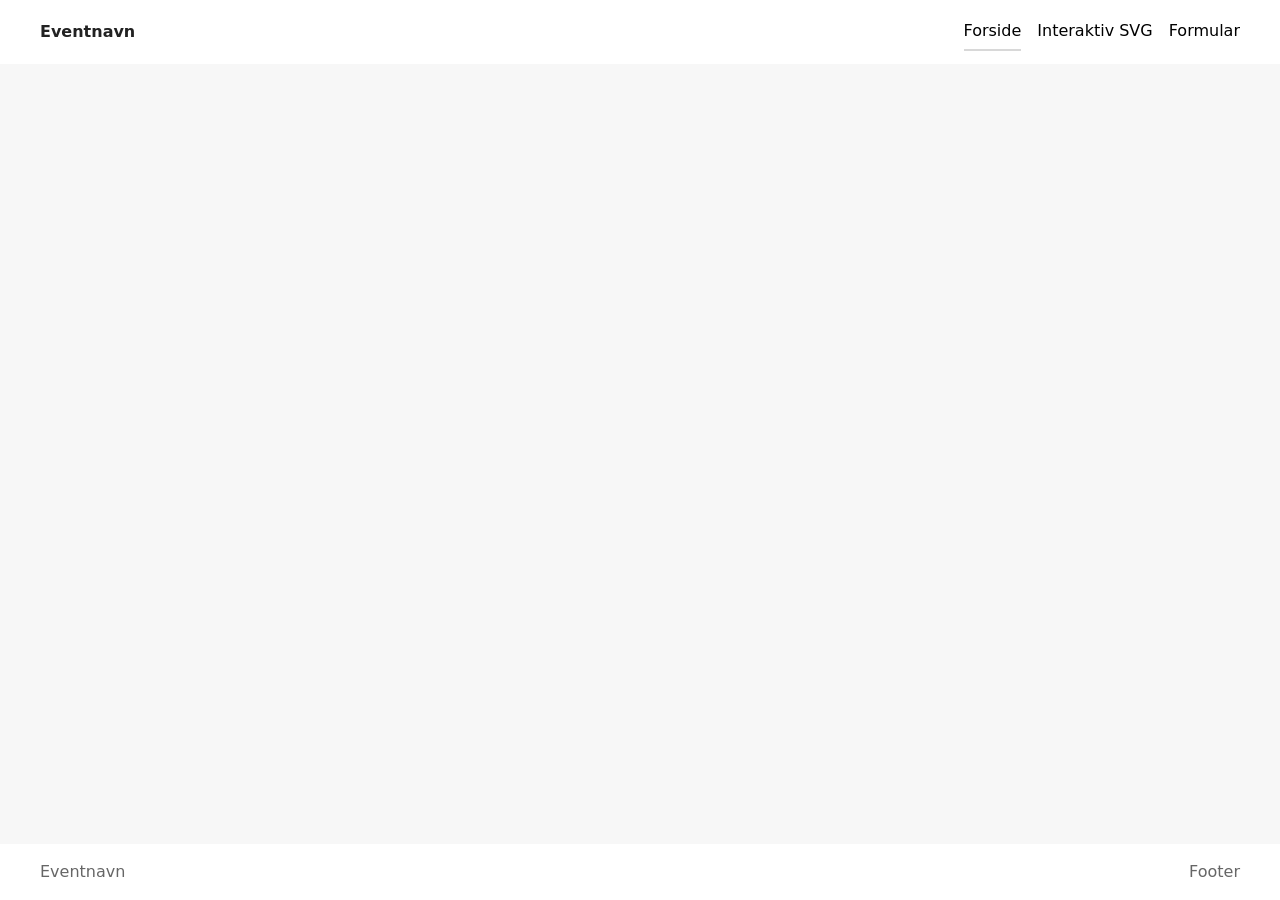
==== index.html @ 956b7c28 "Start project" ====
<!DOCTYPE html>
<html lang="da">

<head>
  <meta charset="UTF-8">
  <meta name="viewport" content="width=device-width, initial-scale=1.0">
  <title>Eventnavn</title>
  <link rel="stylesheet" href="./starter.css">
  <link rel="stylesheet" href="./style.css">
</head>

<body>
  <header class="site-header">
    <div class="header-content">
      <a class="site-logo" href="./">Eventnavn</a>
      <nav class="site-nav">
        <button>Menu</button>
        <ul class="menu" id="menu" popover>
          <li><a href="./" aria-current="page">Forside</a></li>
          <li><a href="./svg.html">Interaktiv SVG</a></li>
          <li><a href="./form.html">Formular</a></li>
        </ul>
      </nav>
    </div>
  </header>

  <main></main>

  <footer class="site-footer">
    <div class="footer-content">
      <p>Eventnavn</p>
      <p>Footer</p>
    </div>
  </footer>
  <script src="./script.js"></script>
</body>

</html>
---- starter.css ----
*,
::before,
::after {
  box-sizing: border-box;
  margin: 0;
  padding: 0;
}

html {
  interpolate-size: allow-keywords;
  font-family: system-ui, sans-serif;
  line-height: 1.5;
  -webkit-font-smoothing: antialiased;
}

h1,
h2 {
  line-height: 1.25;
}

p,
li {
  text-wrap: pretty;
}

img,
svg {
  display: block;
  width: 100%;
  height: auto;
}

label {
  display: block;
}

input,
button,
textarea,
select {
  font: inherit;
  color: inherit;
  background-color: transparent;
  font-size: max(1em, 16px);
  padding: 0;
  margin: 0;
}

input:where([type="checkbox"], [type="radio"]) {
  width: 1em;
  height: 1em;
}

textarea {
  resize: none;
  min-height: 4lh;
}

legend {
  padding: 0;
}

select,
::picker(select) {
  appearance: base-select;
}

[popover] {
  margin: revert;
}

dialog {
  overscroll-behavior: none;

  &::backdrop {
    overflow: hidden;
    overscroll-behavior: contain;
  }
}

.visually-hidden {
  position: absolute;
  width: 1px;
  height: 1px;
  overflow: hidden;
  white-space: nowrap;
  clip-path: inset(100%);
}
---- style.css ----
/* Variabler */
html {
  --color-page: #f7f7f7;
  --color-surface: #fff;
  --color-text: #222;
  --color-muted: #666;
  --color-border: #d8d8d8;
  --space-05: 0.5rem;
  --space-1: 1rem;
  --space-2: 2rem;
  --space-3: 3rem;

  background: var(--color-page);
  color: var(--color-text);
}

/* Globalt layout */
body {
  margin: 0;
  min-height: 100svh;
  display: grid;
  grid-template-rows: auto 1fr auto;
  grid-template-columns: minmax(1rlh, 1fr) minmax(0, 75rem) minmax(1rlh, 1fr);
}

h1,
h2,
h3,
p {
  margin: 0;
}

main {
  display: grid;
  grid-template-columns: inherit;
  grid-column: 1 / -1;
  align-content: start;
}

main > * {
  grid-column: 2;
  padding-block: var(--space-3);
}

.svg-page {
  display: grid;
  gap: var(--space-2);
}

.svg-intro {
  display: grid;
  gap: var(--space-1);
  max-width: 60ch;
}

.svg-intro p {
  color: var(--color-muted);
}

.svg-layout {
  display: grid;
  gap: var(--space-2);
  align-items: start;
  @media (width > 800px) {
    grid-template-columns: 1fr min(40%, 36ch);
  }
}

.form-page {
  display: grid;
  gap: var(--space-2);
  @media (width > 600px) {
    grid-template-columns: min(40%, 50ch) 1fr;
  }
}

.form-intro {
  display: grid;
  gap: var(--space-1);
  align-content: start;
  max-width: 60ch;
}

.form-intro p {
  color: var(--color-muted);
}

.opsamling-page {
  display: grid;
  gap: var(--space-2);
  align-items: start;

  @media (width > 800px) {
    grid-template-columns: minmax(0, 44ch) minmax(20rem, 1fr);
  }
}

.opsamling-intro {
  display: grid;
  gap: var(--space-1);
  max-width: 60ch;
}

.opsamling-intro p {
  color: var(--color-muted);
}

.error-page {
  display: grid;
  gap: var(--space-1);
  max-width: 60ch;
}

.error-page p {
  color: var(--color-muted);
}

/* Header og footer */
.site-header,
.site-footer {
  grid-column: 1 / -1;

  display: grid;
  grid-template-columns: inherit;
  background: var(--color-surface);
}

.header-content,
.footer-content {
  grid-column: 2;
}

.header-content {
  min-height: 4rem;
  display: flex;
  justify-content: space-between;
  align-items: center;
  gap: var(--space-1);
}

.site-logo {
  color: inherit;
  font-weight: 700;
  text-decoration: none;
}

.footer-content {
  padding-block: var(--space-1);
  display: flex;
  flex-wrap: wrap;
  justify-content: space-between;
  gap: var(--space-1);
  color: var(--color-muted);
}

/* Navigation */
[popover] {
  margin: 0;
  padding: 0;
  border: none;
  background: transparent;
}

.site-nav button {
  padding: 0.4rem 0.7rem;
  border: 1px solid var(--color-border);
  background: var(--color-surface);
  @media (width > 600px) {
    display: none;
  }
}

.menu {
  margin: 0;
  padding: var(--space-1);
  list-style: none;
  background: var(--color-surface);
  border: 1px solid var(--color-border);
  @media (width > 600px) {
    display: flex;
    gap: var(--space-1);
    padding: 0;
    border: none;
    background: none;
    position: static;
  }
}

.menu a {
  display: block;
  padding: 0.4rem 0;
  color: inherit;
  text-decoration: none;
  border-bottom: 2px solid #0000;
}

.menu a[aria-current="page"] {
  border-bottom-color: var(--color-border);
}

/* Flader */
.panel,
.svg-placeholder,
.form-placeholder,
.opsamling-placeholder {
  background: var(--color-surface);
  border: 1px solid var(--color-border);
}

.panel {
  padding: var(--space-1);
  display: grid;
  gap: var(--space-1);
}

.svg-placeholder,
.opsamling-placeholder {
  min-height: -webkit-fill-available;
  min-height: stretch;
}

.form-placeholder {
  min-height: -webkit-fill-available;
  min-height: stretch;
  padding: var(--space-1);
}

/* Details */
.accordion {
  display: grid;
  gap: var(--space-05);
}

.accordion-item {
  border: 1px solid var(--color-border);
  background: var(--color-surface);
}

.accordion-item p {
  padding: 0 var(--space-1) var(--space-1);
  color: var(--color-muted);
}

/* Knap/link */
.button {
  justify-self: start;
  display: inline-block;
  padding: 0.5rem 0.8rem;
  border: 1px solid var(--color-border);
  background: var(--color-surface);
  color: inherit;
  text-decoration: none;
}
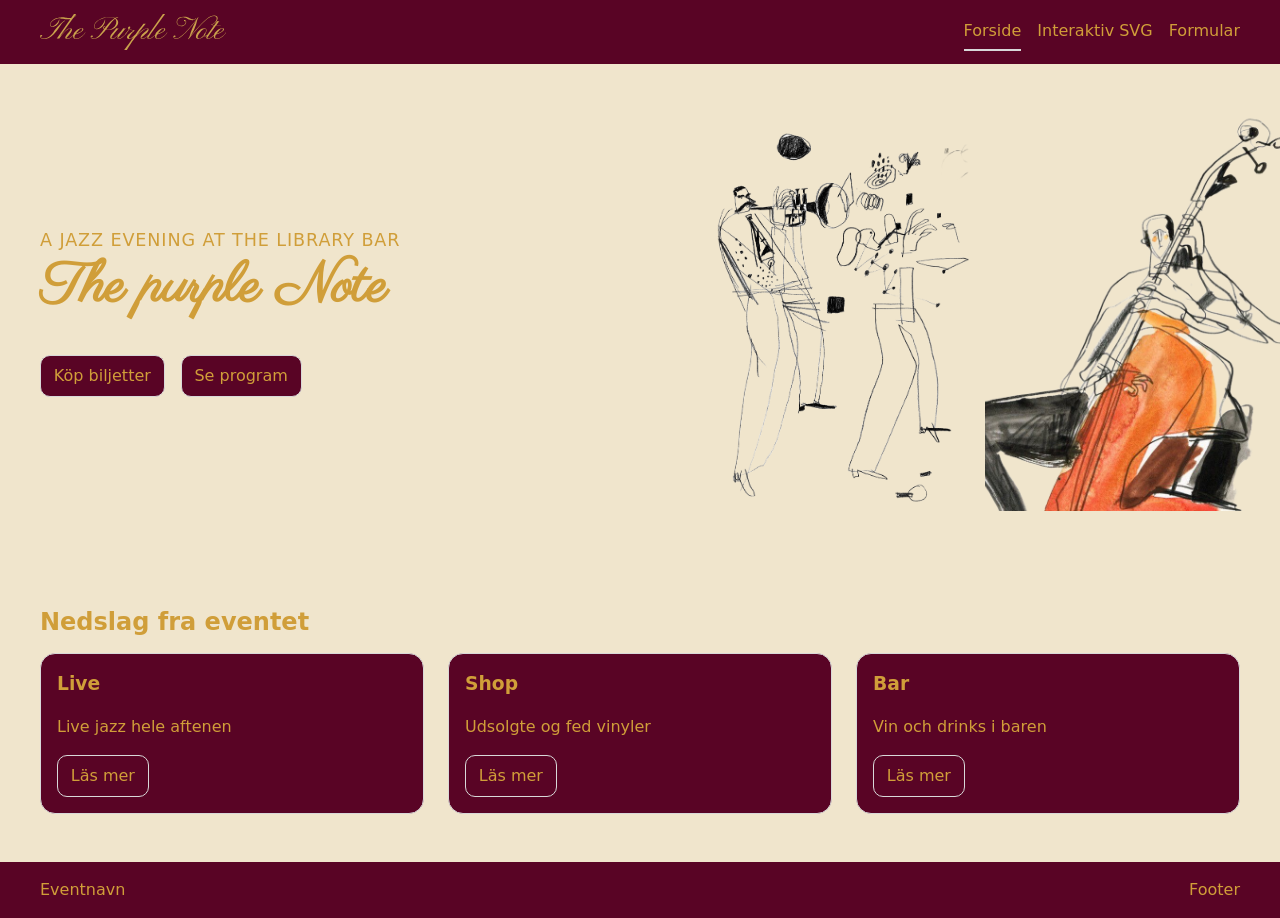
==== commit 34b5a352: "designat forsidan" ====
--- a/index.html
+++ b/index.html
@@ -5,6 +5,9 @@
   <meta charset="UTF-8">
   <meta name="viewport" content="width=device-width, initial-scale=1.0">
   <title>Eventnavn</title>
+  <link rel="preconnect" href="https://fonts.googleapis.com">
+  <link rel="preconnect" href="https://fonts.gstatic.com" crossorigin>
+  <link href="https://fonts.googleapis.com/css2?family=Parisienne&display=swap" rel="stylesheet">
   <link rel="stylesheet" href="./starter.css">
   <link rel="stylesheet" href="./style.css">
 </head>
@@ -12,7 +15,9 @@
 <body>
   <header class="site-header">
     <div class="header-content">
-      <a class="site-logo" href="./">Eventnavn</a>
+      <a class="site-logo" href="./">
+        <img src="image/The-Purple-Note.svg" alt="The Purple Note">
+      </a>
       <nav class="site-nav">
         <button>Menu</button>
         <ul class="menu" id="menu" popover>
@@ -24,7 +29,75 @@
     </div>
   </header>
 
-  <main></main>
+  <main>
+    <section class="hero-section">
+      <div class="hero-content">
+        <p class="hero-subtitle">A Jazz Evening at The Library Bar</p>
+        <h1>The purple Note</h1>
+        <div class="hero-buttons">
+          <a href="#tickets" class="button">Köp biljetter</a>
+          <a href="#program" class="button">Se program</a>
+        </div>
+      </div>
+      <div class="hero-image">
+        <img src="image/IMG_4224.png" alt="Jazz illustration">
+        <img src="image/IMG_4226.png" alt="Jazz illustration2">
+      </div>
+    </section>
+
+    <section class="highlights-section">
+      <h2>Nedslag fra eventet</h2>
+      <div class="cards-container"
+        style="display: grid; grid-template-columns: repeat(auto-fit, minmax(220px, 1fr)); gap: 1.5rem; margin-top: 1rem;">
+
+
+        <article class="panel">
+          <h3>Live</h3>
+          <p>Live jazz hele aftenen</p>
+          <button type="button" class="button" popovertarget="card-live">Läs mer</button>
+        </article>
+
+
+        <article class="panel">
+          <h3>Shop</h3>
+          <p>Udsolgte og fed vinyler</p>
+          <button type="button" class="button" popovertarget="card-shop">Läs mer</button>
+        </article>
+
+
+        <article class="panel">
+          <h3>Bar</h3>
+          <p>Vin och drinks i baren</p>
+          <button type="button" class="button" popovertarget="card-bar">Läs mer</button>
+        </article>
+
+      </div>
+    </section>
+
+    <div id="card-live" popover>
+      <section class="panel card-popover">
+        <h3>Live Jazz</h3>
+        <p>Upplev handplockade jazzmusiker som spelar under hela kvällen på The Library Bar.</p>
+        <button type="button" class="button" popovertarget="card-live" popovertargetaction="hide">Stäng</button>
+      </section>
+    </div>
+
+    <div id="card-shop" popover>
+      <section class="panel card-popover">
+        <h3>Vinyl Shop</h3>
+        <p>Hitta sällsynta vinylskivor och unika samlarobjekt direkt på plats.</p>
+        <button type="button" class="button" popovertarget="card-shop" popovertargetaction="hide">Stäng</button>
+      </section>
+    </div>
+
+    <div id="card-bar" popover>
+      <section class="panel card-popover">
+        <h3>Bar</h3>
+        <p>Njut av skräddarsydda jazz-cocktails och naturviner speciellt framtagna för kvällen.</p>
+        <button type="button" class="button" popovertarget="card-bar" popovertargetaction="hide">Stäng</button>
+      </section>
+    </div>
+  </main>
 
   <footer class="site-footer">
     <div class="footer-content">
--- a/style.css
+++ b/style.css
@@ -1,8 +1,8 @@
 /* Variabler */
 html {
-  --color-page: #f7f7f7;
-  --color-surface: #fff;
-  --color-text: #222;
+  --color-page: #f0e5cc;
+  --color-surface: #590425;
+  --color-text: #d09e39;
   --color-muted: #666;
   --color-border: #d8d8d8;
   --space-05: 0.5rem;
@@ -123,6 +123,7 @@
   display: grid;
   grid-template-columns: inherit;
   background: var(--color-surface);
+  width: 100%;
 }
 
 .header-content,
@@ -150,15 +151,18 @@
   flex-wrap: wrap;
   justify-content: space-between;
   gap: var(--space-1);
-  color: var(--color-muted);
 }
 
 /* Navigation */
 [popover] {
-  margin: 0;
+  margin: auto;
   padding: 0;
   border: none;
   background: transparent;
+}
+
+[popover]::backdrop {
+  background-color: rgba(0, 0, 0, 0.9); /* Mörk och dämpad bakgrund */
 }
 
 .site-nav button {
@@ -189,7 +193,7 @@
 .menu a {
   display: block;
   padding: 0.4rem 0;
-  color: inherit;
+  color: var(--color-text);
   text-decoration: none;
   border-bottom: 2px solid #0000;
 }
@@ -205,6 +209,7 @@
 .opsamling-placeholder {
   background: var(--color-surface);
   border: 1px solid var(--color-border);
+  border-radius: 15px;
 }
 
 .panel {
@@ -250,4 +255,74 @@
   background: var(--color-surface);
   color: inherit;
   text-decoration: none;
-}
+  border-radius: 10px;
+}
+
+/* forside*/
+@media (width > 400px) {
+  .main-nav button {
+    /* Skjul menuknappen */
+    display: none;
+  }
+  .menu-list {
+    /* Nulstil først, og byg derefter den vandrette liste */
+    all: unset;
+    display: flex;
+    gap: 2ch;
+    list-style: none;
+  }
+  .menu-item {
+    /* Fjern padding */
+    padding: 0;
+  }
+}
+
+/*forside*/
+.card-popover::backdrop {
+  background-color: rgba(0, 0, 0, 0.5);
+}
+
+.hero-section {
+  display: grid;
+  gap: var(--space-2);
+  align-items: center;
+
+  /* På skärmar bredare än 800px lägger vi text och bild bredvid varandra */
+  @media (width > 800px) {
+    grid-template-columns: 1.1fr 0.9fr; /* Balanserar utrymmet mellan text och bilder */
+  }
+}
+
+/* Styla rubriken (h1) */
+.hero-content h1 {
+  font-family: "Parisienne", cursive;
+  font-size: 3.5rem;
+}
+
+/* Underrubrik (subtitle) */
+.hero-subtitle {
+  font-size: 1.1rem;
+  text-transform: uppercase; /* Om du har versaler i Figma, ta bort raden om inte */
+  letter-spacing: 0.05em;
+  color: var(--color-text);
+}
+
+.hero-image {
+  display: flex;
+  gap: var(--space-1);
+  justify-content: center;
+}
+
+.hero-image img {
+  width: 100%;
+  max-width: 300px; /* Ändra denna siffra om du vill ha dem ännu mindre (t.ex. 130px) eller större */
+  height: auto;
+  object-fit: cover;
+  border-radius: 8px; /* Snygga rundade hörn */
+}
+
+.hero-buttons {
+  display: flex;
+  gap: var(--space-1);
+  margin-top: 2rem; /* Ändra denna siffra (t.ex. till 1.5rem eller 3rem) tills avståndet blir som du vill ha det */
+}
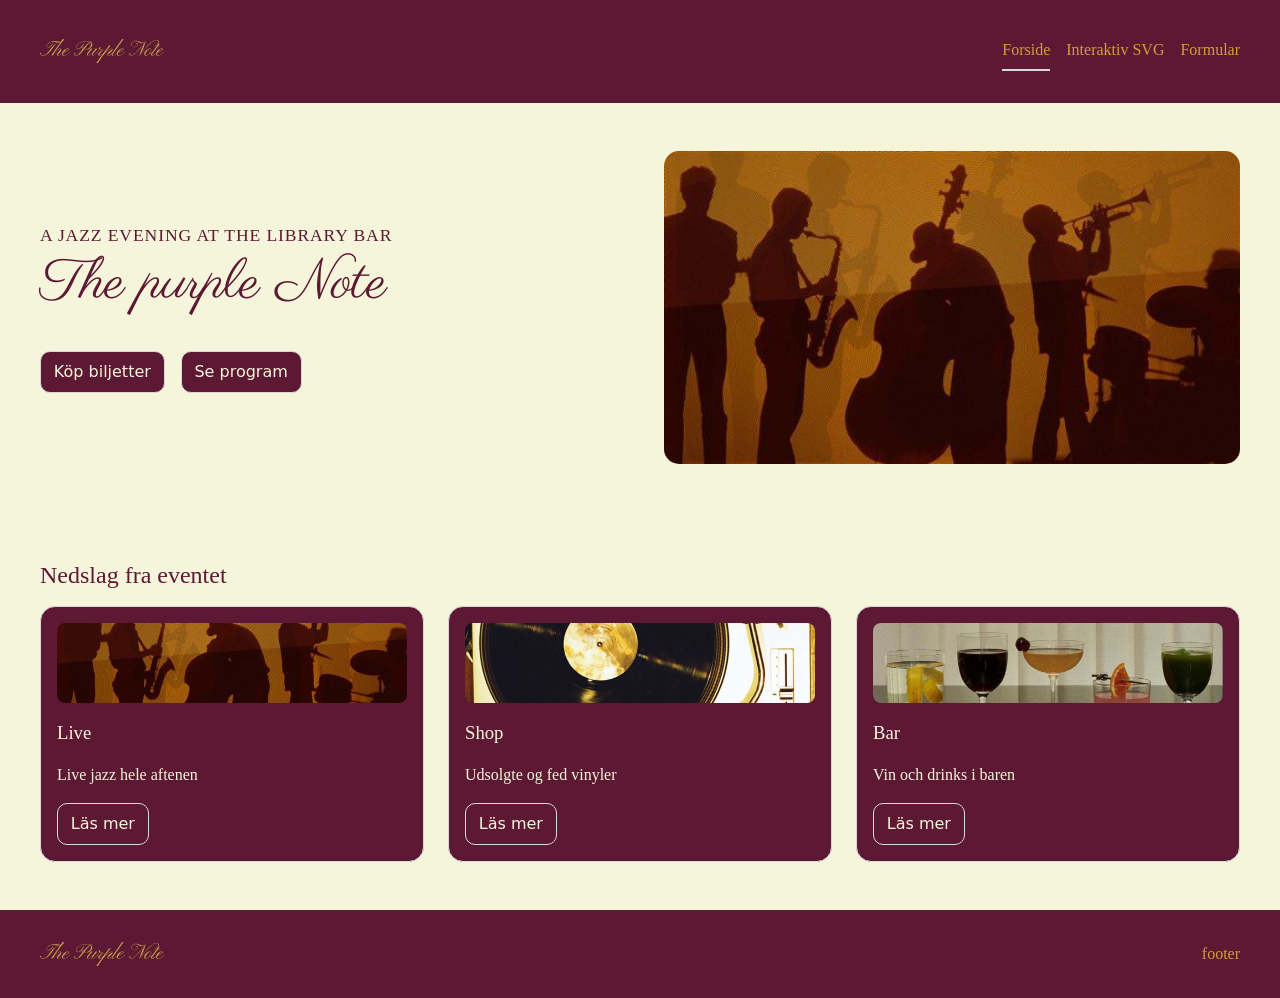
==== commit 522658b1: "forside ch svg stylead. Gjort forms" ====
--- a/index.html
+++ b/index.html
@@ -19,7 +19,7 @@
         <img src="image/The-Purple-Note.svg" alt="The Purple Note">
       </a>
       <nav class="site-nav">
-        <button>Menu</button>
+        <button popovertarget="menu">Menu</button>
         <ul class="menu" id="menu" popover>
           <li><a href="./" aria-current="page">Forside</a></li>
           <li><a href="./svg.html">Interaktiv SVG</a></li>
@@ -40,8 +40,7 @@
         </div>
       </div>
       <div class="hero-image">
-        <img src="image/IMG_4224.png" alt="Jazz illustration">
-        <img src="image/IMG_4226.png" alt="Jazz illustration2">
+        <img src="image/livejazz.jpg" alt="Discokula i guldigt ljus">
       </div>
     </section>
 
@@ -52,6 +51,7 @@
 
 
         <article class="panel">
+          <img src="image/livejazz.jpg" alt="Live jazz">
           <h3>Live</h3>
           <p>Live jazz hele aftenen</p>
           <button type="button" class="button" popovertarget="card-live">Läs mer</button>
@@ -59,6 +59,7 @@
 
 
         <article class="panel">
+          <img src="image/vinyl.jpg" alt="Vinyl Shop">
           <h3>Shop</h3>
           <p>Udsolgte og fed vinyler</p>
           <button type="button" class="button" popovertarget="card-shop">Läs mer</button>
@@ -66,6 +67,7 @@
 
 
         <article class="panel">
+          <img src="image/bar.jpg" alt="Baren med drinkar">
           <h3>Bar</h3>
           <p>Vin och drinks i baren</p>
           <button type="button" class="button" popovertarget="card-bar">Läs mer</button>
@@ -76,6 +78,7 @@
 
     <div id="card-live" popover>
       <section class="panel card-popover">
+        <img src="image/livejazz.jpg" alt="Live jazz">
         <h3>Live Jazz</h3>
         <p>Upplev handplockade jazzmusiker som spelar under hela kvällen på The Library Bar.</p>
         <button type="button" class="button" popovertarget="card-live" popovertargetaction="hide">Stäng</button>
@@ -84,6 +87,7 @@
 
     <div id="card-shop" popover>
       <section class="panel card-popover">
+        <img src="image/vinyl.jpg" alt="Vinyl Shop">
         <h3>Vinyl Shop</h3>
         <p>Hitta sällsynta vinylskivor och unika samlarobjekt direkt på plats.</p>
         <button type="button" class="button" popovertarget="card-shop" popovertargetaction="hide">Stäng</button>
@@ -92,6 +96,7 @@
 
     <div id="card-bar" popover>
       <section class="panel card-popover">
+        <img src="image/bar.jpg" alt="Baren med drinkar">
         <h3>Bar</h3>
         <p>Njut av skräddarsydda jazz-cocktails och naturviner speciellt framtagna för kvällen.</p>
         <button type="button" class="button" popovertarget="card-bar" popovertargetaction="hide">Stäng</button>
@@ -101,8 +106,10 @@
 
   <footer class="site-footer">
     <div class="footer-content">
-      <p>Eventnavn</p>
-      <p>Footer</p>
+      <a class="site-logo" href="./">
+        <img src="image/The-Purple-Note.svg" alt="The Purple Note">
+      </a>
+      <p>footer</p>
     </div>
   </footer>
   <script src="./script.js"></script>
--- a/style.css
+++ b/style.css
@@ -1,7 +1,7 @@
 /* Variabler */
 html {
-  --color-page: #f0e5cc;
-  --color-surface: #590425;
+  --color-page: beige;
+  --color-surface: #5d1933;
   --color-text: #d09e39;
   --color-muted: #666;
   --color-border: #d8d8d8;
@@ -11,7 +11,7 @@
   --space-3: 3rem;
 
   background: var(--color-page);
-  color: var(--color-text);
+  color: var(--color-surface);
 }
 
 /* Globalt layout */
@@ -30,6 +30,15 @@
   margin: 0;
 }
 
+h1,
+h2,
+h3,
+p {
+  font-family: "Bacasime Antique", serif;
+  font-weight: 400;
+  font-style: normal;
+}
+
 main {
   display: grid;
   grid-template-columns: inherit;
@@ -119,24 +128,30 @@
 .site-header,
 .site-footer {
   grid-column: 1 / -1;
-
   display: grid;
   grid-template-columns: inherit;
   background: var(--color-surface);
+  color: var(--color-text);
   width: 100%;
 }
 
 .header-content,
 .footer-content {
   grid-column: 2;
-}
-
-.header-content {
-  min-height: 4rem;
+  font-family: "Bacasime Antique", serif;
   display: flex;
   justify-content: space-between;
+  gap: var(--space-1);
+  padding-block: var(--space-2);
+}
+
+.header-content {
+  min-height: 6rem;
   align-items: center;
-  gap: var(--space-1);
+}
+
+.footer-content {
+  flex-wrap: wrap;
 }
 
 .site-logo {
@@ -145,12 +160,11 @@
   text-decoration: none;
 }
 
-.footer-content {
-  padding-block: var(--space-1);
-  display: flex;
-  flex-wrap: wrap;
-  justify-content: space-between;
-  gap: var(--space-1);
+/*logo redigering*/
+.site-logo img {
+  height: 1.5rem;
+  width: auto;
+  display: block;
 }
 
 /* Navigation */
@@ -162,7 +176,7 @@
 }
 
 [popover]::backdrop {
-  background-color: rgba(0, 0, 0, 0.9); /* Mörk och dämpad bakgrund */
+  background-color: rgba(0, 0, 0, 0.5); /* Mörk och dämpad bakgrund */
 }
 
 .site-nav button {
@@ -178,16 +192,41 @@
   margin: 0;
   padding: var(--space-1);
   list-style: none;
+  border: 1px solid var(--color-border);
+  border-radius: 0.75rem;
   background: var(--color-surface);
-  border: 1px solid var(--color-border);
+  box-shadow: 0 1rem 2rem #0002;
+
+  @media (width <= 600px) {
+    position-area: bottom span-left;
+    opacity: 0;
+    transition: 0.5s;
+    transition-behavior: allow-discrete;
+  }
+
   @media (width > 600px) {
     display: flex;
     gap: var(--space-1);
     padding: 0;
     border: none;
+    border-radius: 0;
     background: none;
+    box-shadow: none;
     position: static;
   }
+}
+
+.menu:popover-open {
+  opacity: 1;
+  rotate: none;
+
+  @starting-style {
+    opacity: 0;
+  }
+}
+
+.menu::backdrop {
+  background: none;
 }
 
 .menu a {
@@ -198,14 +237,25 @@
   border-bottom: 2px solid #0000;
 }
 
+/*så meny knappen försvinner vid listvy */
 .menu a[aria-current="page"] {
   border-bottom-color: var(--color-border);
+}
+
+.site-nav button {
+  transition: opacity 0.2s;
+}
+
+/*slutar här*/
+
+.site-nav:has(.menu:popover-open) button {
+  opacity: 0;
+  pointer-events: none;
 }
 
 /* Flader */
 .panel,
 .svg-placeholder,
-.form-placeholder,
 .opsamling-placeholder {
   background: var(--color-surface);
   border: 1px solid var(--color-border);
@@ -216,6 +266,7 @@
   padding: var(--space-1);
   display: grid;
   gap: var(--space-1);
+  color: var(--color-page);
 }
 
 .svg-placeholder,
@@ -225,15 +276,18 @@
 }
 
 .form-placeholder {
-  min-height: -webkit-fill-available;
-  min-height: stretch;
-  padding: var(--space-1);
+  display: grid;
+  gap: var(--space-1);
+  align-self: start;
+  padding: var(--space-2);
+  border: 1px solid var(--color-surface);
+  color: var(--color-surface);
 }
 
 /* Details */
 .accordion {
   display: grid;
-  gap: var(--space-05);
+  gap: var(--space-1);
 }
 
 .accordion-item {
@@ -241,9 +295,35 @@
   background: var(--color-surface);
 }
 
+.accordion-item summary {
+  list-style: none;
+  cursor: pointer;
+  padding: var(--space-05) var(--space-1);
+  display: flex;
+  align-items: center;
+}
+
+/* Pil vänster */
+.accordion-item summary::after {
+  content: "›";
+  font-size: 1.5rem;
+  line-height: 1;
+  margin-left: auto;
+  transition: rotate 0.3s;
+}
+
+/* pilen vrids nedåt när fliken är öppen */
+.accordion-item[open] summary::after {
+  rotate: 90deg;
+}
+
 .accordion-item p {
   padding: 0 var(--space-1) var(--space-1);
-  color: var(--color-muted);
+  color: var(--color-background);
+}
+
+#besked {
+  display: none;
 }
 
 /* Knap/link */
@@ -256,9 +336,9 @@
   color: inherit;
   text-decoration: none;
   border-radius: 10px;
-}
-
-/* forside*/
+  color: var(--color-page);
+}
+
 @media (width > 400px) {
   .main-nav button {
     /* Skjul menuknappen */
@@ -278,18 +358,43 @@
 }
 
 /*forside*/
+
+/*popover cards */
 .card-popover::backdrop {
   background-color: rgba(0, 0, 0, 0.5);
 }
 
+.card-popover {
+  background: beige;
+  color: var(--color-surface);
+  max-width: 30rem;
+}
+
+/*bild i kort*/
+.panel img {
+  width: 100%;
+  height: 5rem;
+  object-fit: cover;
+  border-radius: 8px;
+}
+
+.card-popover img {
+  height: auto;
+  max-height: 20rem;
+}
+
+.card-popover .button {
+  color: var(--color-text);
+}
+
 .hero-section {
   display: grid;
-  gap: var(--space-2);
+  gap: var(--space-3);
   align-items: center;
 
   /* På skärmar bredare än 800px lägger vi text och bild bredvid varandra */
   @media (width > 800px) {
-    grid-template-columns: 1.1fr 0.9fr; /* Balanserar utrymmet mellan text och bilder */
+    grid-template-columns: 1fr 1fr; /* Balanserar utrymmet mellan text och bilder */
   }
 }
 
@@ -304,21 +409,17 @@
   font-size: 1.1rem;
   text-transform: uppercase; /* Om du har versaler i Figma, ta bort raden om inte */
   letter-spacing: 0.05em;
-  color: var(--color-text);
 }
 
 .hero-image {
   display: flex;
-  gap: var(--space-1);
-  justify-content: center;
+  justify-content: end;
 }
 
 .hero-image img {
   width: 100%;
-  max-width: 300px; /* Ändra denna siffra om du vill ha dem ännu mindre (t.ex. 130px) eller större */
   height: auto;
-  object-fit: cover;
-  border-radius: 8px; /* Snygga rundade hörn */
+  border-radius: 15px; /* Snygga rundade hörn */
 }
 
 .hero-buttons {
@@ -326,3 +427,86 @@
   gap: var(--space-1);
   margin-top: 2rem; /* Ändra denna siffra (t.ex. till 1.5rem eller 3rem) tills avståndet blir som du vill ha det */
 }
+
+/* Formulärelement */
+input[type="text"] {
+  width: fit-content;
+  box-sizing: border-box;
+  background: transparent;
+  border-radius: 5px;
+  border: 1px solid rgb(117, 26, 73);
+}
+
+input[type="text"]:focus,
+input[type="email"]:focus,
+textarea:focus {
+  outline: none;
+  border-color: #6b133b;
+  box-shadow: 0 0 5px rgba(149, 24, 95, 0.5);
+}
+
+button {
+  width: fit-content;
+  border: none;
+  background: rgb(27, 110, 27);
+  color: var(--color-page);
+  padding: 0.4rem 1.5rem;
+  border-radius: 5px;
+}
+
+input[type="radio"] {
+  accent-color: rgb(142, 19, 93);
+  margin: 0;
+  width: 1rem;
+  height: 1rem;
+}
+
+Fieldset {
+  padding: var(--space-1);
+  border-color: solid#5d1933;
+  border-radius: 5px;
+}
+
+/* Interaktiv SVG */
+
+.svg-kort {
+  --x: 0%;
+  --y: 0%;
+}
+
+.figur {
+  transform-box: view-box;
+  translate: var(--x) var(--y);
+  transition: translate 2s ease;
+}
+
+.svg-kort[data-position="indgang"] {
+  --x: 0%;
+  --y: 0%;
+}
+
+.svg-kort[data-position="scen"] {
+  --x: 32%;
+  --y: -60%;
+}
+
+.svg-kort[data-position="vinylshop"] {
+  --x: -12%;
+  --y: -50%;
+}
+
+.svg-kort[data-position="lounge"] {
+  --x: 25%;
+  --y: -17%;
+}
+
+.svg-kort[data-position="bar"] {
+  --x: 52%;
+  --y: -43%;
+}
+
+@media (prefers-reduced-motion: reduce) {
+  .figur {
+    transition: none;
+  }
+}
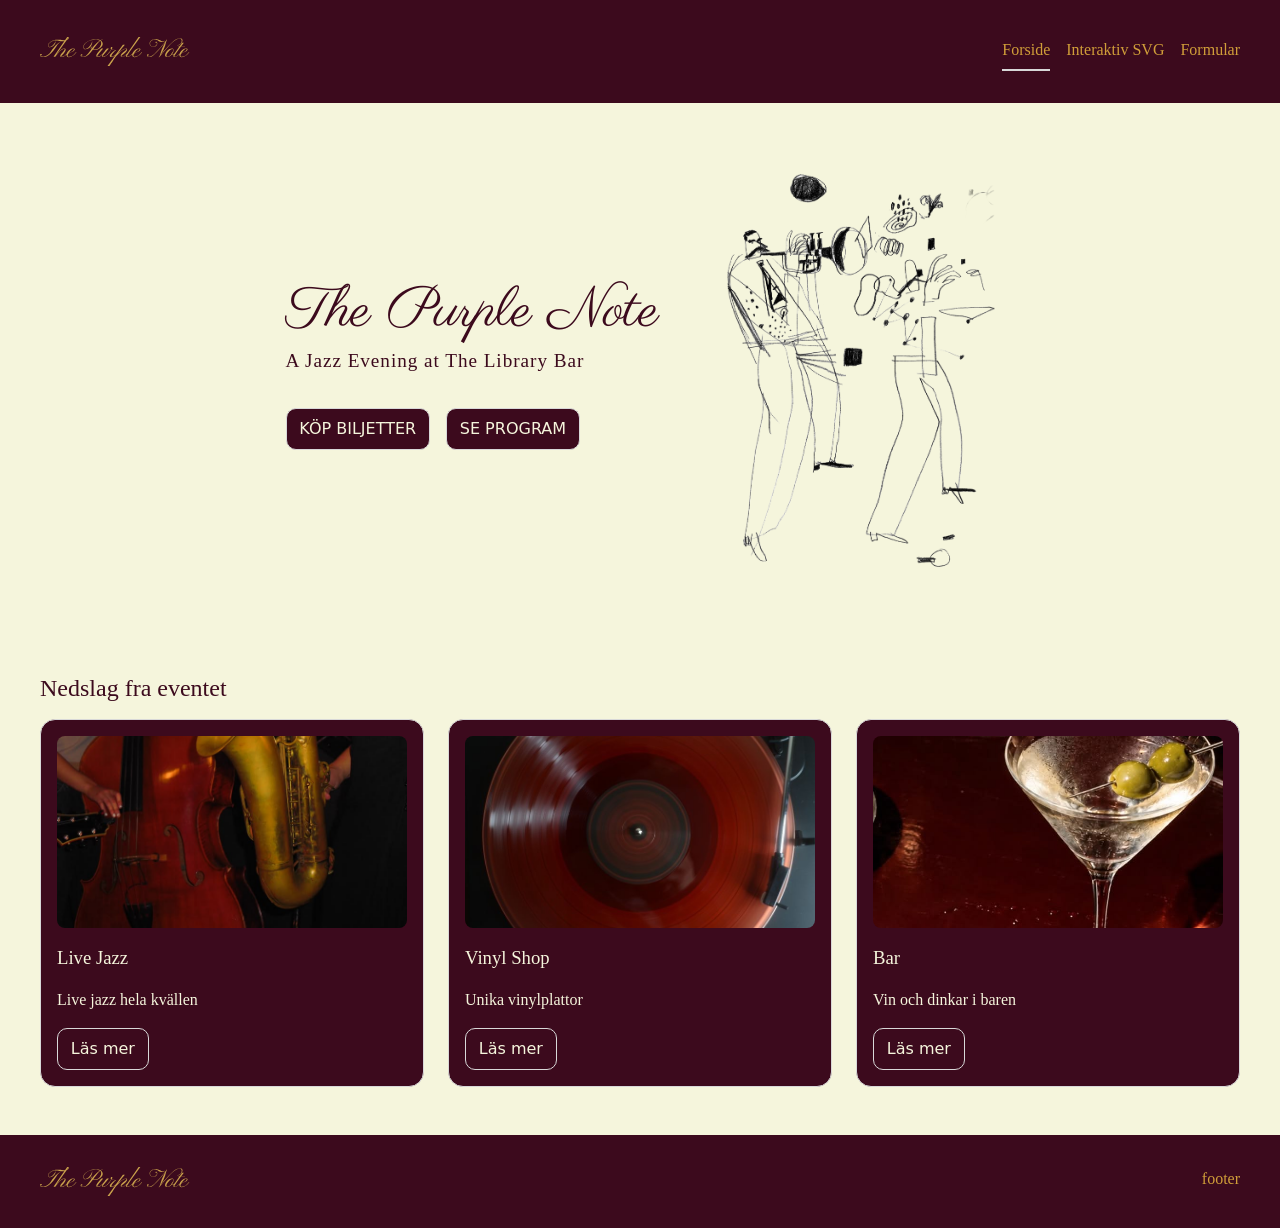
==== commit f1cdad22: "Styelat första sidan och ändrat popover bilder" ====
--- a/index.html
+++ b/index.html
@@ -32,15 +32,16 @@
   <main>
     <section class="hero-section">
       <div class="hero-content">
+        <h1>The Purple Note</h1>
         <p class="hero-subtitle">A Jazz Evening at The Library Bar</p>
-        <h1>The purple Note</h1>
         <div class="hero-buttons">
-          <a href="#tickets" class="button">Köp biljetter</a>
-          <a href="#program" class="button">Se program</a>
+          <a href="./form.html" class="button">KÖP BILJETTER</a>
+          <a href="./svg.html" class="button">SE PROGRAM</a>
+
         </div>
       </div>
       <div class="hero-image">
-        <img src="image/livejazz.jpg" alt="Discokula i guldigt ljus">
+        <img src="image/IMG_4224.png" alt="Discokula i guldigt ljus">
       </div>
     </section>
 
@@ -51,17 +52,17 @@
 
 
         <article class="panel">
-          <img src="image/livejazz.jpg" alt="Live jazz">
-          <h3>Live</h3>
-          <p>Live jazz hele aftenen</p>
+          <img src="image/jazz.jpg" alt="Live jazz">
+          <h3>Live Jazz</h3>
+          <p>Live jazz hela kvällen</p>
           <button type="button" class="button" popovertarget="card-live">Läs mer</button>
         </article>
 
 
         <article class="panel">
           <img src="image/vinyl.jpg" alt="Vinyl Shop">
-          <h3>Shop</h3>
-          <p>Udsolgte og fed vinyler</p>
+          <h3>Vinyl Shop</h3>
+          <p>Unika vinylplattor</p>
           <button type="button" class="button" popovertarget="card-shop">Läs mer</button>
         </article>
 
@@ -69,7 +70,7 @@
         <article class="panel">
           <img src="image/bar.jpg" alt="Baren med drinkar">
           <h3>Bar</h3>
-          <p>Vin och drinks i baren</p>
+          <p>Vin och dinkar i baren</p>
           <button type="button" class="button" popovertarget="card-bar">Läs mer</button>
         </article>
 
@@ -78,9 +79,9 @@
 
     <div id="card-live" popover>
       <section class="panel card-popover">
-        <img src="image/livejazz.jpg" alt="Live jazz">
+        <img src="image/jazz.jpg" alt="Live jazz">
         <h3>Live Jazz</h3>
-        <p>Upplev handplockade jazzmusiker som spelar under hela kvällen på The Library Bar.</p>
+        <p>Upplev livejazz under hela kvällen på The Library Bar.</p>
         <button type="button" class="button" popovertarget="card-live" popovertargetaction="hide">Stäng</button>
       </section>
     </div>
@@ -89,7 +90,8 @@
       <section class="panel card-popover">
         <img src="image/vinyl.jpg" alt="Vinyl Shop">
         <h3>Vinyl Shop</h3>
-        <p>Hitta sällsynta vinylskivor och unika samlarobjekt direkt på plats.</p>
+        <p>I Vinylshopen kan du hitta handplockade och unika vinylskivor att få med dig hem. Vid köp av en biljett har
+          du även chans att vinna din alldeles egna vinylplatta.</p>
         <button type="button" class="button" popovertarget="card-shop" popovertargetaction="hide">Stäng</button>
       </section>
     </div>
@@ -98,7 +100,7 @@
       <section class="panel card-popover">
         <img src="image/bar.jpg" alt="Baren med drinkar">
         <h3>Bar</h3>
-        <p>Njut av skräddarsydda jazz-cocktails och naturviner speciellt framtagna för kvällen.</p>
+        <p>Njut av ett brett sortiment av drinkar och viner i baren hela kvällen.</p>
         <button type="button" class="button" popovertarget="card-bar" popovertargetaction="hide">Stäng</button>
       </section>
     </div>
--- a/style.css
+++ b/style.css
@@ -1,7 +1,7 @@
 /* Variabler */
 html {
   --color-page: beige;
-  --color-surface: #5d1933;
+  --color-surface: #3c0a1d;
   --color-text: #d09e39;
   --color-muted: #666;
   --color-border: #d8d8d8;
@@ -63,7 +63,7 @@
 }
 
 .svg-intro p {
-  color: var(--color-muted);
+  color: var(--color-background);
 }
 
 .svg-layout {
@@ -91,7 +91,7 @@
 }
 
 .form-intro p {
-  color: var(--color-muted);
+  color: var(--color-surface);
 }
 
 .opsamling-page {
@@ -162,7 +162,7 @@
 
 /*logo redigering*/
 .site-logo img {
-  height: 1.5rem;
+  height: 1.8rem;
   width: auto;
   display: block;
 }
@@ -181,8 +181,9 @@
 
 .site-nav button {
   padding: 0.4rem 0.7rem;
-  border: 1px solid var(--color-border);
+  border: 1px solid var(--color-text);
   background: var(--color-surface);
+  color: var(--color-text);
   @media (width > 600px) {
     display: none;
   }
@@ -373,7 +374,7 @@
 /*bild i kort*/
 .panel img {
   width: 100%;
-  height: 5rem;
+  height: 12rem;
   object-fit: cover;
   border-radius: 8px;
 }
@@ -383,18 +384,14 @@
   max-height: 20rem;
 }
 
-.card-popover .button {
-  color: var(--color-text);
-}
-
 .hero-section {
   display: grid;
-  gap: var(--space-3);
+  gap: var(--space-1);
   align-items: center;
 
-  /* På skärmar bredare än 800px lägger vi text och bild bredvid varandra */
   @media (width > 800px) {
-    grid-template-columns: 1fr 1fr; /* Balanserar utrymmet mellan text och bilder */
+    grid-template-columns: auto auto;
+    justify-content: center;
   }
 }
 
@@ -406,20 +403,19 @@
 
 /* Underrubrik (subtitle) */
 .hero-subtitle {
-  font-size: 1.1rem;
-  text-transform: uppercase; /* Om du har versaler i Figma, ta bort raden om inte */
+  font-size: 1.2rem;
   letter-spacing: 0.05em;
 }
 
 .hero-image {
   display: flex;
-  justify-content: end;
+  justify-content: center;
 }
 
 .hero-image img {
   width: 100%;
   height: auto;
-  border-radius: 15px; /* Snygga rundade hörn */
+  max-width: 20rem;
 }
 
 .hero-buttons {
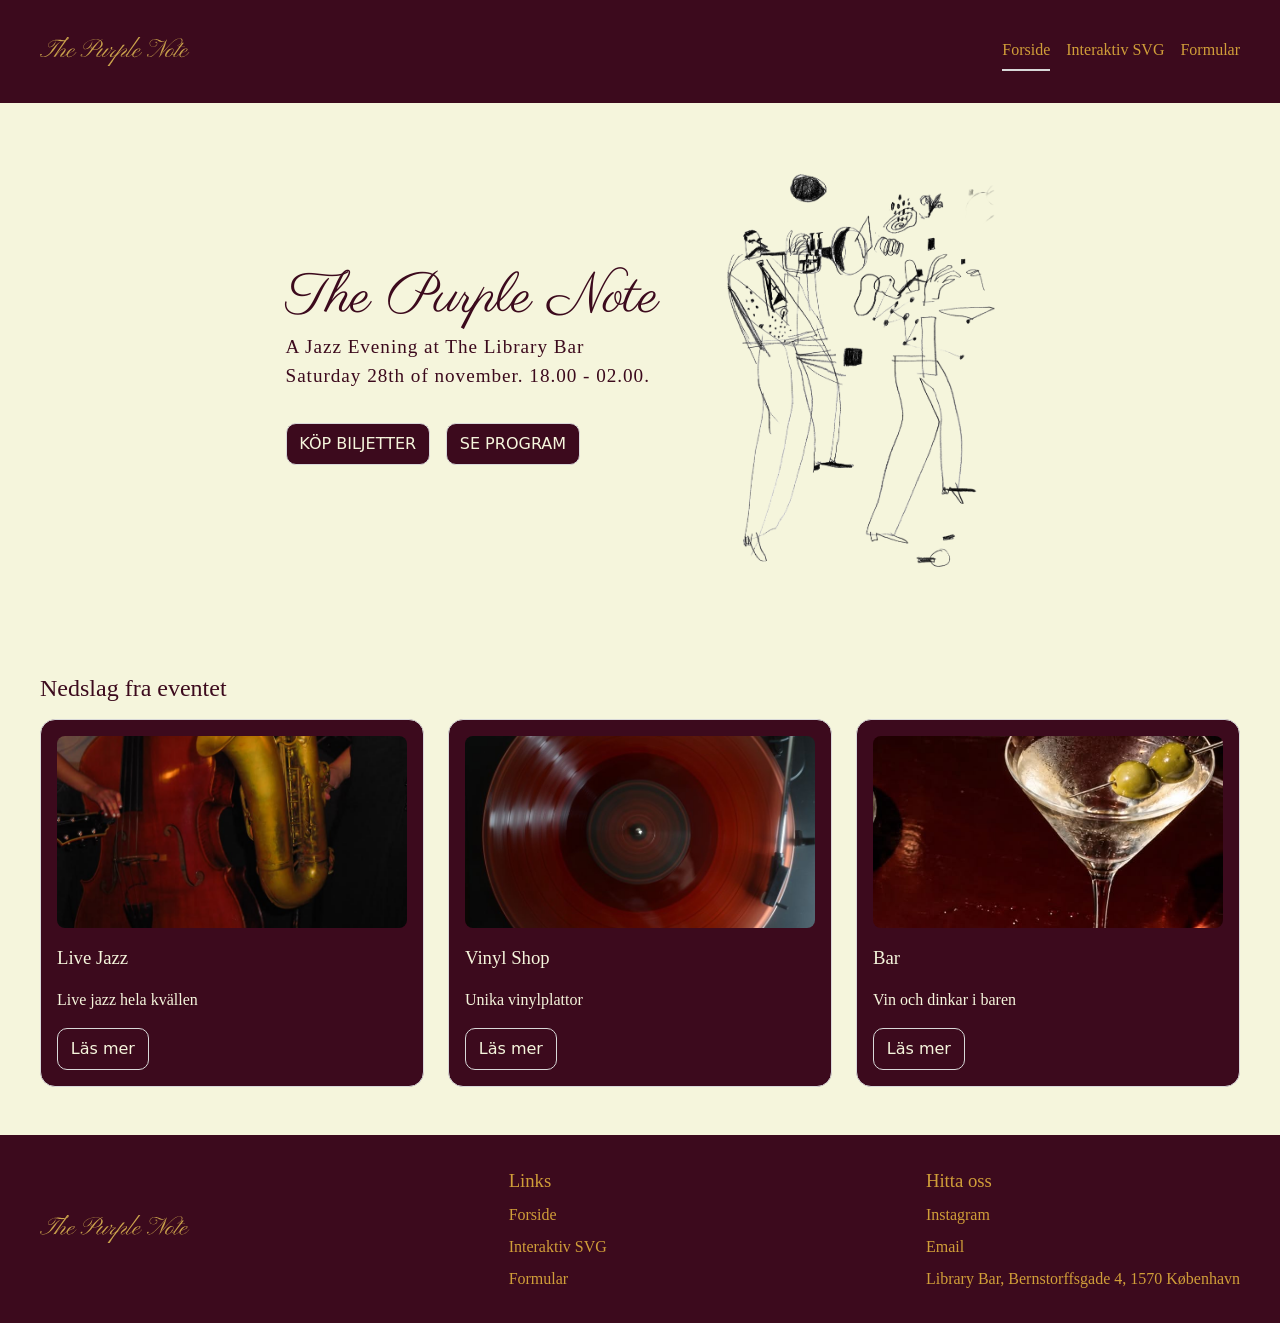
==== commit 46aa304a: "footer" ====
--- a/index.html
+++ b/index.html
@@ -34,6 +34,7 @@
       <div class="hero-content">
         <h1>The Purple Note</h1>
         <p class="hero-subtitle">A Jazz Evening at The Library Bar</p>
+        <p class="hero-subtitle"> Saturday 28th of november. 18.00 - 02.00.</p>
         <div class="hero-buttons">
           <a href="./form.html" class="button">KÖP BILJETTER</a>
           <a href="./svg.html" class="button">SE PROGRAM</a>
@@ -111,8 +112,24 @@
       <a class="site-logo" href="./">
         <img src="image/The-Purple-Note.svg" alt="The Purple Note">
       </a>
-      <p>footer</p>
-    </div>
+
+      <nav class="footer-col" aria-label="Footer">
+        <h3>Links</h3>
+        <ul>
+          <li><a href="./">Forside</a></li>
+          <li><a href="./svg.html">Interaktiv SVG</a></li>
+          <li><a href="./form.html">Formular</a></li>
+        </ul>
+      </nav>
+
+      <div class="footer-col">
+        <h3>Hitta oss</h3>
+        <ul>
+          <li>Instagram</li>
+          <li>Email</li>
+          <li>Library Bar, Bernstorffsgade 4, 1570 København</li>
+        </ul>
+      </div>
   </footer>
   <script src="./script.js"></script>
 </body>
--- a/style.css
+++ b/style.css
@@ -167,6 +167,40 @@
   display: block;
 }
 
+/* Footer-kolumner */
+.footer-col {
+  display: grid;
+  gap: var(--space-05);
+  align-content: start;
+}
+
+.footer-col h2 {
+  font-size: 1rem;
+  text-transform: uppercase;
+  letter-spacing: 0.05em;
+}
+
+.footer-col ul {
+  list-style: none;
+  margin: 0;
+  padding: 0;
+  display: grid;
+  gap: var(--space-05);
+}
+
+.footer-col a {
+  color: inherit;
+  text-decoration: none;
+}
+
+.footer-col a:hover {
+  text-decoration: underline;
+}
+
+.site-footer .site-logo {
+  align-self: center;
+}
+
 /* Navigation */
 [popover] {
   margin: auto;
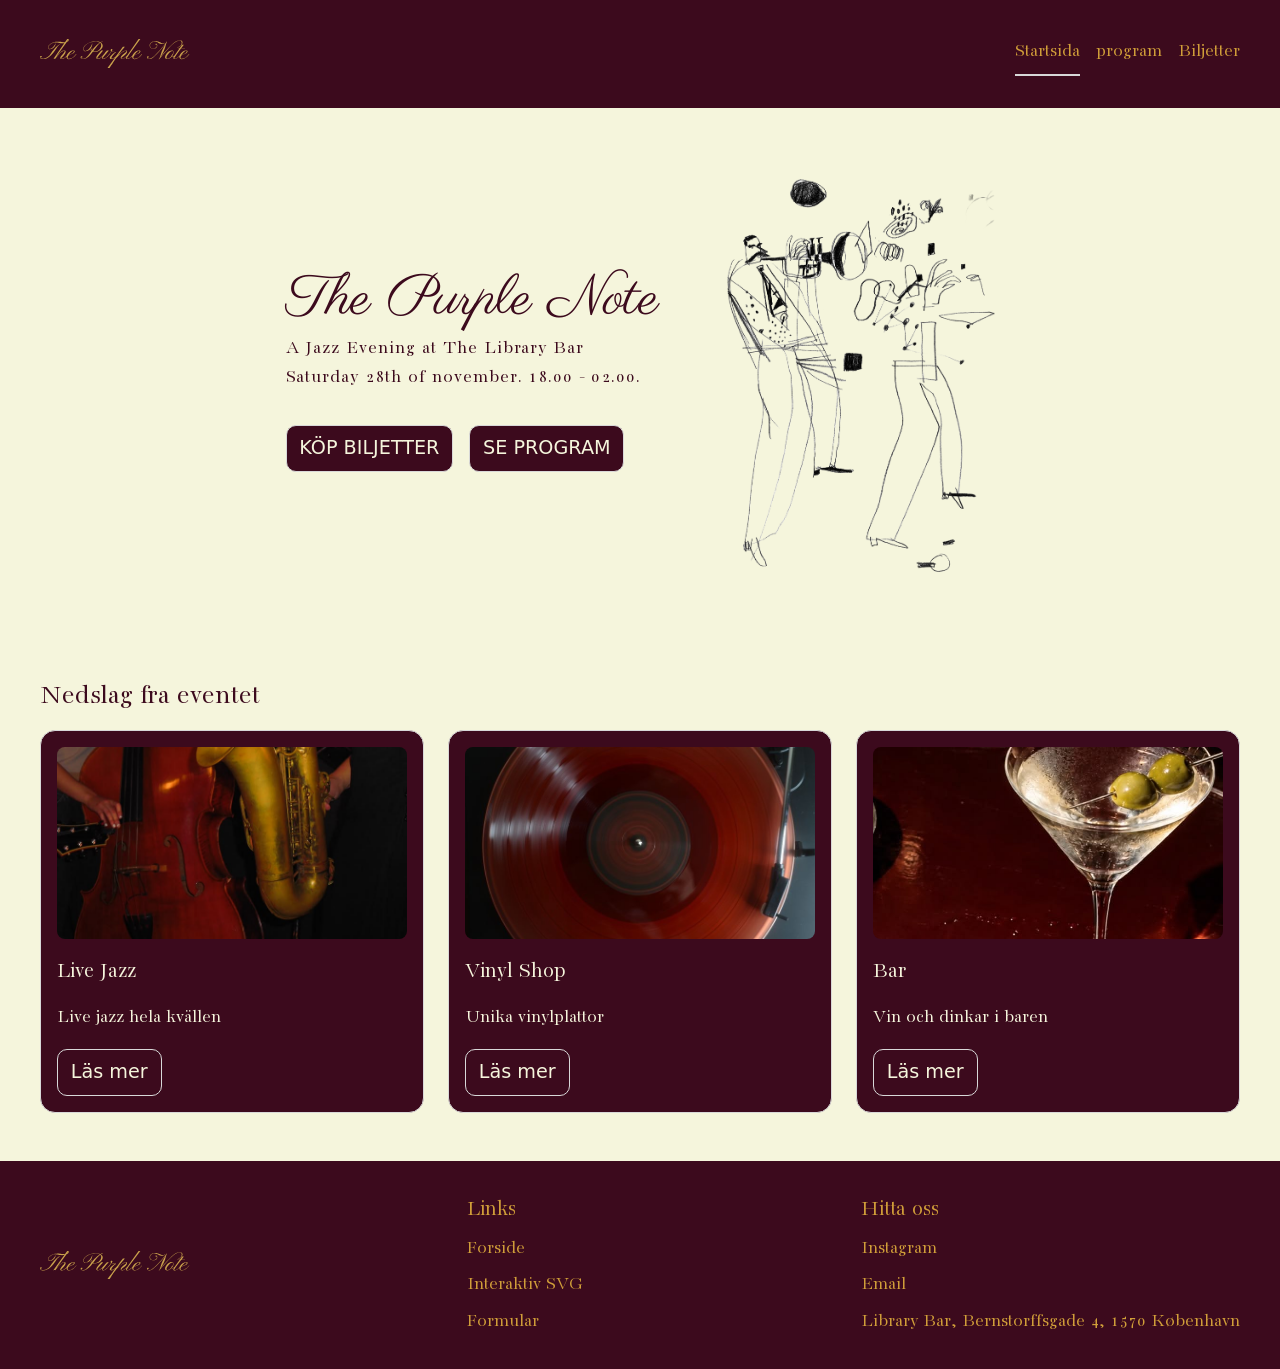
==== commit e3cf002f: "Fixat fonts och footer till varje sida" ====
--- a/index.html
+++ b/index.html
@@ -7,7 +7,8 @@
   <title>Eventnavn</title>
   <link rel="preconnect" href="https://fonts.googleapis.com">
   <link rel="preconnect" href="https://fonts.gstatic.com" crossorigin>
-  <link href="https://fonts.googleapis.com/css2?family=Parisienne&display=swap" rel="stylesheet">
+  <link href="https://fonts.googleapis.com/css2?family=Bacasime+Antique&family=Parisienne&display=swap"
+    rel="stylesheet">
   <link rel="stylesheet" href="./starter.css">
   <link rel="stylesheet" href="./style.css">
 </head>
@@ -21,9 +22,9 @@
       <nav class="site-nav">
         <button popovertarget="menu">Menu</button>
         <ul class="menu" id="menu" popover>
-          <li><a href="./" aria-current="page">Forside</a></li>
-          <li><a href="./svg.html">Interaktiv SVG</a></li>
-          <li><a href="./form.html">Formular</a></li>
+          <li><a href="./" aria-current="page">Startsida</a></li>
+          <li><a href="./svg.html">program</a></li>
+          <li><a href="./form.html">Biljetter</a></li>
         </ul>
       </nav>
     </div>
--- a/style.css
+++ b/style.css
@@ -21,6 +21,7 @@
   display: grid;
   grid-template-rows: auto 1fr auto;
   grid-template-columns: minmax(1rlh, 1fr) minmax(0, 75rem) minmax(1rlh, 1fr);
+  font-size: 1.2rem;
 }
 
 h1,
@@ -77,7 +78,7 @@
 
 .form-page {
   display: grid;
-  gap: var(--space-2);
+  gap: var(--space-3);
   @media (width > 600px) {
     grid-template-columns: min(40%, 50ch) 1fr;
   }
@@ -91,7 +92,7 @@
 }
 
 .form-intro p {
-  color: var(--color-surface);
+  color: var(--color-background);
 }
 
 .opsamling-page {
@@ -111,7 +112,43 @@
 }
 
 .opsamling-intro p {
-  color: var(--color-muted);
+  color: var(--color-background);
+}
+
+/* Biljett */
+.ticket {
+  padding: var(--space-2);
+  display: grid;
+  gap: var(--space-1);
+  align-self: start;
+}
+
+.ticket-label {
+  text-transform: uppercase;
+  letter-spacing: 0.1em;
+  font-size: 0.9rem;
+}
+
+.ticket h2 {
+  font-family: "Parisienne", cursive;
+  font-size: 2.5rem;
+}
+
+.ticket dl {
+  display: grid;
+  grid-template-columns: auto 1fr;
+  gap: var(--space-05) var(--space-2);
+  margin: 0;
+  padding-top: var(--space-1);
+  border-top: 1px solid var(--color-border);
+}
+
+.ticket dt {
+  color: var(--color-text);
+}
+
+.ticket dd {
+  margin: 0;
 }
 
 .error-page {
@@ -121,7 +158,7 @@
 }
 
 .error-page p {
-  color: var(--color-muted);
+  color: var(--color-page);
 }
 
 /* Header og footer */
@@ -308,6 +345,7 @@
 .opsamling-placeholder {
   min-height: -webkit-fill-available;
   min-height: stretch;
+  color: var(--color-page);
 }
 
 .form-placeholder {
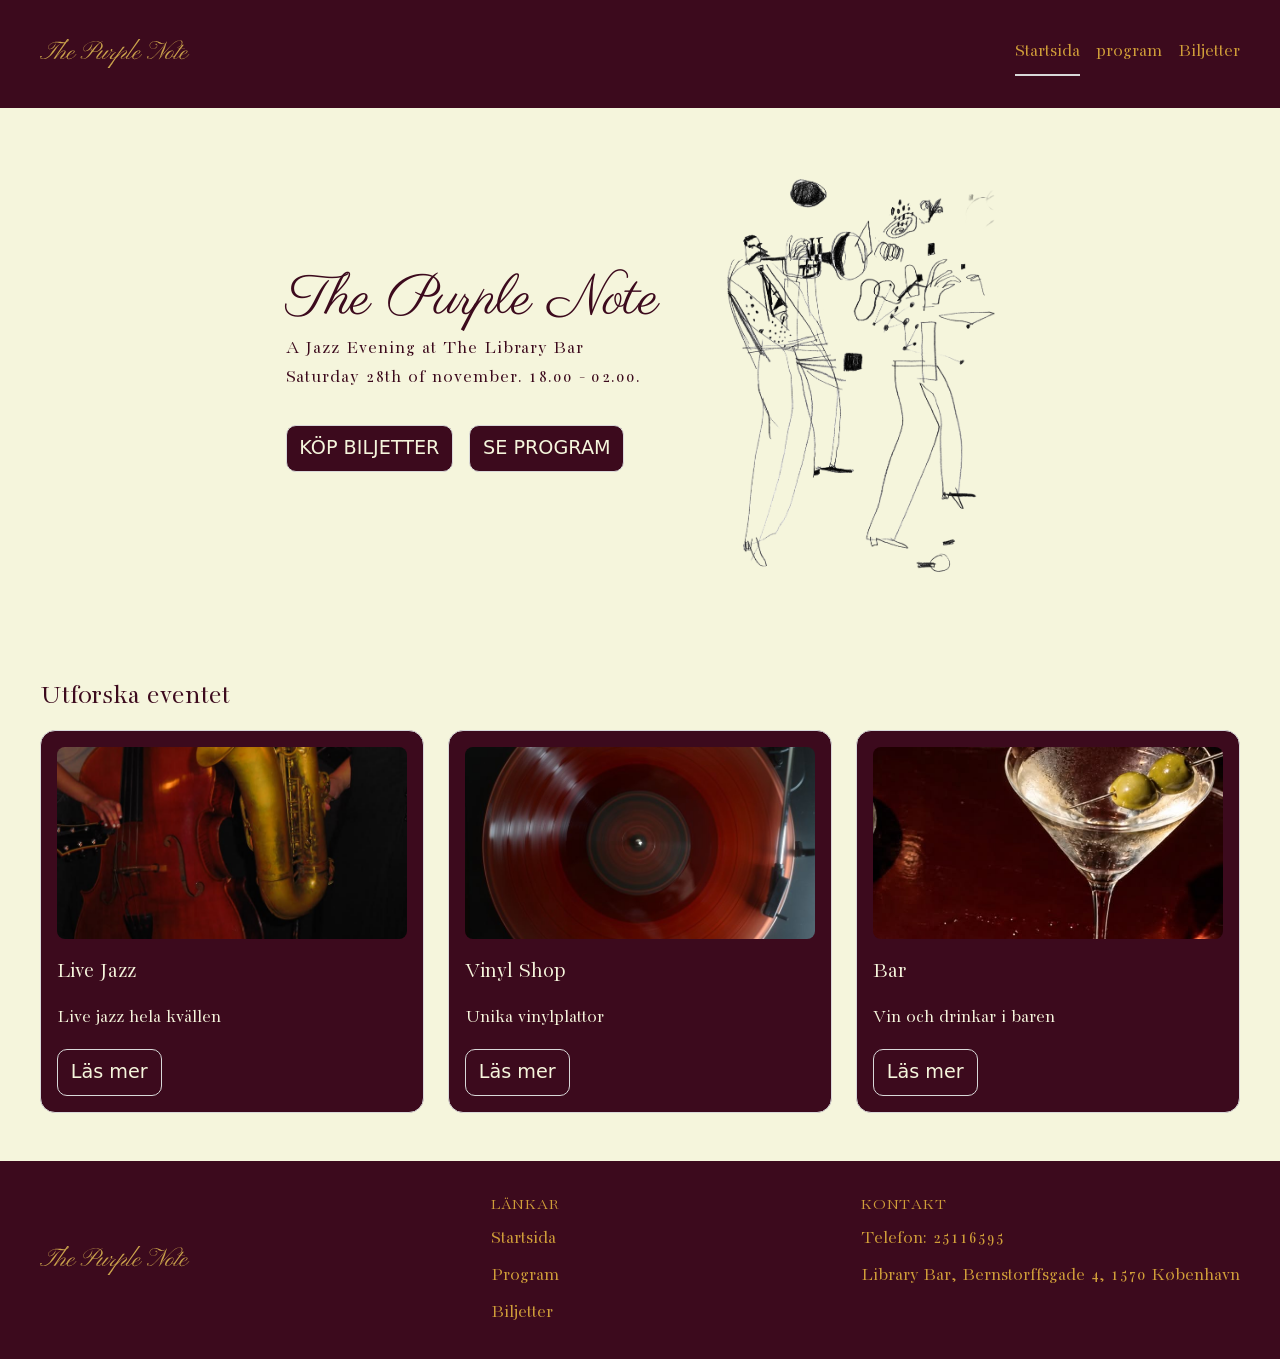
==== commit de96173f: "sista redigeringar" ====
--- a/index.html
+++ b/index.html
@@ -4,7 +4,7 @@
 <head>
   <meta charset="UTF-8">
   <meta name="viewport" content="width=device-width, initial-scale=1.0">
-  <title>Eventnavn</title>
+  <title>The Purple Note</title>
   <link rel="preconnect" href="https://fonts.googleapis.com">
   <link rel="preconnect" href="https://fonts.gstatic.com" crossorigin>
   <link href="https://fonts.googleapis.com/css2?family=Bacasime+Antique&family=Parisienne&display=swap"
@@ -35,7 +35,7 @@
       <div class="hero-content">
         <h1>The Purple Note</h1>
         <p class="hero-subtitle">A Jazz Evening at The Library Bar</p>
-        <p class="hero-subtitle"> Saturday 28th of november. 18.00 - 02.00.</p>
+        <p class="hero-subtitle">Saturday 28th of november. 18.00 - 02.00.</p>
         <div class="hero-buttons">
           <a href="./form.html" class="button">KÖP BILJETTER</a>
           <a href="./svg.html" class="button">SE PROGRAM</a>
@@ -43,14 +43,13 @@
         </div>
       </div>
       <div class="hero-image">
-        <img src="image/IMG_4224.png" alt="Discokula i guldigt ljus">
+        <img src="image/IMG_4224.png" alt="tecknad jazz bild">
       </div>
     </section>
 
     <section class="highlights-section">
-      <h2>Nedslag fra eventet</h2>
-      <div class="cards-container"
-        style="display: grid; grid-template-columns: repeat(auto-fit, minmax(220px, 1fr)); gap: 1.5rem; margin-top: 1rem;">
+      <h2>Utforska eventet</h2>
+      <div class="cards-container">
 
 
         <article class="panel">
@@ -72,7 +71,7 @@
         <article class="panel">
           <img src="image/bar.jpg" alt="Baren med drinkar">
           <h3>Bar</h3>
-          <p>Vin och dinkar i baren</p>
+          <p>Vin och drinkar i baren</p>
           <button type="button" class="button" popovertarget="card-bar">Läs mer</button>
         </article>
 
@@ -83,7 +82,8 @@
       <section class="panel card-popover">
         <img src="image/jazz.jpg" alt="Live jazz">
         <h3>Live Jazz</h3>
-        <p>Upplev livejazz under hela kvällen på The Library Bar.</p>
+        <p>På scenen spelar vårt jazzband allt från klassisk jazz till jazzfusion under kvällens gång. Kanske hittar du
+          din nästa favorit?</p>
         <button type="button" class="button" popovertarget="card-live" popovertargetaction="hide">Stäng</button>
       </section>
     </div>
@@ -102,7 +102,7 @@
       <section class="panel card-popover">
         <img src="image/bar.jpg" alt="Baren med drinkar">
         <h3>Bar</h3>
-        <p>Njut av ett brett sortiment av drinkar och viner i baren hela kvällen.</p>
+        <p>I baren serverar vi vin, drinkar och snacks hela kvällen, så att du kan njuta av musiken.</p>
         <button type="button" class="button" popovertarget="card-bar" popovertargetaction="hide">Stäng</button>
       </section>
     </div>
@@ -115,22 +115,22 @@
       </a>
 
       <nav class="footer-col" aria-label="Footer">
-        <h3>Links</h3>
+        <h3>Länkar</h3>
         <ul>
-          <li><a href="./">Forside</a></li>
-          <li><a href="./svg.html">Interaktiv SVG</a></li>
-          <li><a href="./form.html">Formular</a></li>
+          <li><a href="./">Startsida</a></li>
+          <li><a href="./svg.html">Program</a></li>
+          <li><a href="./form.html">Biljetter</a></li>
         </ul>
       </nav>
 
       <div class="footer-col">
-        <h3>Hitta oss</h3>
+        <h3>Kontakt</h3>
         <ul>
-          <li>Instagram</li>
-          <li>Email</li>
+          <li>Telefon: 25116595</li>
           <li>Library Bar, Bernstorffsgade 4, 1570 København</li>
         </ul>
       </div>
+    </div>
   </footer>
   <script src="./script.js"></script>
 </body>
--- a/style.css
+++ b/style.css
@@ -14,7 +14,7 @@
   color: var(--color-surface);
 }
 
-/* Globalt layout */
+/* Global layout */
 body {
   margin: 0;
   min-height: 100svh;
@@ -22,13 +22,6 @@
   grid-template-rows: auto 1fr auto;
   grid-template-columns: minmax(1rlh, 1fr) minmax(0, 75rem) minmax(1rlh, 1fr);
   font-size: 1.2rem;
-}
-
-h1,
-h2,
-h3,
-p {
-  margin: 0;
 }
 
 h1,
@@ -38,6 +31,7 @@
   font-family: "Bacasime Antique", serif;
   font-weight: 400;
   font-style: normal;
+  margin: 0;
 }
 
 main {
@@ -52,30 +46,6 @@
   padding-block: var(--space-3);
 }
 
-.svg-page {
-  display: grid;
-  gap: var(--space-2);
-}
-
-.svg-intro {
-  display: grid;
-  gap: var(--space-1);
-  max-width: 60ch;
-}
-
-.svg-intro p {
-  color: var(--color-background);
-}
-
-.svg-layout {
-  display: grid;
-  gap: var(--space-2);
-  align-items: start;
-  @media (width > 800px) {
-    grid-template-columns: 1fr min(40%, 36ch);
-  }
-}
-
 .form-page {
   display: grid;
   gap: var(--space-3);
@@ -84,81 +54,8 @@
   }
 }
 
-.form-intro {
-  display: grid;
-  gap: var(--space-1);
-  align-content: start;
-  max-width: 60ch;
-}
-
 .form-intro p {
-  color: var(--color-background);
-}
-
-.opsamling-page {
-  display: grid;
-  gap: var(--space-2);
-  align-items: start;
-
-  @media (width > 800px) {
-    grid-template-columns: minmax(0, 44ch) minmax(20rem, 1fr);
-  }
-}
-
-.opsamling-intro {
-  display: grid;
-  gap: var(--space-1);
-  max-width: 60ch;
-}
-
-.opsamling-intro p {
-  color: var(--color-background);
-}
-
-/* Biljett */
-.ticket {
-  padding: var(--space-2);
-  display: grid;
-  gap: var(--space-1);
-  align-self: start;
-}
-
-.ticket-label {
-  text-transform: uppercase;
-  letter-spacing: 0.1em;
-  font-size: 0.9rem;
-}
-
-.ticket h2 {
-  font-family: "Parisienne", cursive;
-  font-size: 2.5rem;
-}
-
-.ticket dl {
-  display: grid;
-  grid-template-columns: auto 1fr;
-  gap: var(--space-05) var(--space-2);
-  margin: 0;
-  padding-top: var(--space-1);
-  border-top: 1px solid var(--color-border);
-}
-
-.ticket dt {
-  color: var(--color-text);
-}
-
-.ticket dd {
-  margin: 0;
-}
-
-.error-page {
-  display: grid;
-  gap: var(--space-1);
-  max-width: 60ch;
-}
-
-.error-page p {
-  color: var(--color-page);
+  color: var(--color-surface);
 }
 
 /* Header og footer */
@@ -182,18 +79,20 @@
   padding-block: var(--space-2);
 }
 
+/*som gäller endast header*/
 .header-content {
   min-height: 6rem;
   align-items: center;
 }
 
+/*gäller bara footer*/
 .footer-content {
   flex-wrap: wrap;
 }
 
+/*logo med bild lönk*/
 .site-logo {
   color: inherit;
-  font-weight: 700;
   text-decoration: none;
 }
 
@@ -204,6 +103,11 @@
   display: block;
 }
 
+/*logo i footern centreras*/
+.site-footer .site-logo {
+  align-self: center;
+}
+
 /* Footer-kolumner */
 .footer-col {
   display: grid;
@@ -211,7 +115,7 @@
   align-content: start;
 }
 
-.footer-col h2 {
+.footer-col h3 {
   font-size: 1rem;
   text-transform: uppercase;
   letter-spacing: 0.05em;
@@ -232,10 +136,6 @@
 
 .footer-col a:hover {
   text-decoration: underline;
-}
-
-.site-footer .site-logo {
-  align-self: center;
 }
 
 /* Navigation */
@@ -260,6 +160,11 @@
   }
 }
 
+.site-nav:has(.menu:popover-open) button {
+  opacity: 0;
+  pointer-events: none;
+}
+
 .menu {
   margin: 0;
   padding: var(--space-1);
@@ -269,6 +174,7 @@
   background: var(--color-surface);
   box-shadow: 0 1rem 2rem #0002;
 
+  /*när meny knappen fälls ut under knappen och tonas in*/
   @media (width <= 600px) {
     position-area: bottom span-left;
     opacity: 0;
@@ -276,6 +182,7 @@
     transition-behavior: allow-discrete;
   }
 
+  /* dator: vanlig vågrät meny */
   @media (width > 600px) {
     display: flex;
     gap: var(--space-1);
@@ -290,13 +197,13 @@
 
 .menu:popover-open {
   opacity: 1;
-  rotate: none;
 
   @starting-style {
     opacity: 0;
   }
 }
 
+/*ingen mörk hinna bakom menyn*/
 .menu::backdrop {
   background: none;
 }
@@ -318,14 +225,34 @@
   transition: opacity 0.2s;
 }
 
-/*slutar här*/
-
-.site-nav:has(.menu:popover-open) button {
-  opacity: 0;
-  pointer-events: none;
-}
-
-/* Flader */
+/* Knap/link */
+button {
+  width: fit-content;
+  border: none;
+  background: var(--color-surface);
+  color: var(--color-page);
+  padding: 0.4rem 1.5rem;
+  border-radius: 5px;
+}
+
+.button {
+  justify-self: start;
+  display: inline-block;
+  padding: 0.5rem 0.8rem;
+  border: 1px solid var(--color-border);
+  background: var(--color-surface);
+  text-decoration: none;
+  border-radius: 10px;
+  color: var(--color-page);
+  transition: 0.2s;
+}
+
+.button:hover,
+.button:focus-visible {
+  scale: 1.05;
+}
+
+/* Flader / paneler & kort*/
 .panel,
 .svg-placeholder,
 .opsamling-placeholder {
@@ -348,16 +275,120 @@
   color: var(--color-page);
 }
 
-.form-placeholder {
-  display: grid;
-  gap: var(--space-1);
-  align-self: start;
-  padding: var(--space-2);
-  border: 1px solid var(--color-surface);
+/*bild i kort*/
+.panel img {
+  width: 100%;
+  height: 12rem;
+  object-fit: cover;
+  border-radius: 8px;
+}
+
+@media (width > 400px) {
+  .main-nav button {
+    /* Skjul menuknappen */
+    display: none;
+  }
+  .menu-list {
+    /* Nulstil først, og byg derefter den vandrette liste */
+    all: unset;
+    display: flex;
+    gap: 2ch;
+    list-style: none;
+  }
+  .menu-item {
+    /* Fjern padding */
+    padding: 0;
+  }
+}
+
+.cards-container {
+  display: grid;
+  grid-template-columns: repeat(auto-fit, minmax(220px, 1fr));
+  gap: 1.5rem;
+  margin-top: 1rem;
+}
+
+/*FORSIDE*/
+
+.hero-section {
+  display: grid;
+  gap: var(--space-1);
+  align-items: center;
+
+  @media (width > 800px) {
+    grid-template-columns: auto auto;
+    justify-content: center;
+  }
+}
+
+/* Styla rubriken (h1) */
+.hero-content h1 {
+  font-family: "Parisienne", cursive;
+  font-size: 3.5rem;
+}
+
+/* Underrubrik (subtitle) */
+.hero-subtitle {
+  font-size: 1.2rem;
+  letter-spacing: 0.05em;
+}
+
+.hero-image {
+  display: flex;
+  justify-content: center;
+}
+
+.hero-image img {
+  width: 100%;
+  height: auto;
+  max-width: 20rem;
+}
+
+.hero-buttons {
+  display: flex;
+  gap: var(--space-1);
+  margin-top: 2rem; /* Ändra denna siffra (t.ex. till 1.5rem eller 3rem) tills avståndet blir som du vill ha det */
+}
+
+/*POPUP KORTEN (LÄS MER)*/
+.card-popover {
+  background: var(--color-page);
   color: var(--color-surface);
-}
-
-/* Details */
+  max-width: 30rem;
+}
+
+.card-popover img {
+  height: auto;
+  max-height: 20rem;
+}
+
+/*INTERAKTIV SVG (kartan till vänster, accordion till höger*/
+
+.svg-page {
+  display: grid;
+  gap: var(--space-2);
+}
+
+.svg-intro {
+  display: grid;
+  gap: var(--space-1);
+  max-width: 60ch;
+}
+
+.svg-intro p {
+  color: var(--color-surface);
+}
+
+.svg-layout {
+  display: grid;
+  gap: var(--space-2);
+  align-items: start;
+  @media (width > 800px) {
+    grid-template-columns: 1fr min(40%, 36ch);
+  }
+}
+
+/* Details - accordion */
 .accordion {
   display: grid;
   gap: var(--space-1);
@@ -374,9 +405,10 @@
   padding: var(--space-05) var(--space-1);
   display: flex;
   align-items: center;
-}
-
-/* Pil vänster */
+  font-family: "Bacasime Antique", serif;
+}
+
+/* Pil åt höger på vänster sida*/
 .accordion-item summary::after {
   content: "›";
   font-size: 1.5rem;
@@ -392,112 +424,77 @@
 
 .accordion-item p {
   padding: 0 var(--space-1) var(--space-1);
-  color: var(--color-background);
-}
-
+}
+
+/*döljer texten som java script skriver*/
 #besked {
   display: none;
 }
 
-/* Knap/link */
-.button {
-  justify-self: start;
-  display: inline-block;
-  padding: 0.5rem 0.8rem;
-  border: 1px solid var(--color-border);
-  background: var(--color-surface);
-  color: inherit;
-  text-decoration: none;
-  border-radius: 10px;
-  color: var(--color-page);
-}
-
-@media (width > 400px) {
-  .main-nav button {
-    /* Skjul menuknappen */
-    display: none;
-  }
-  .menu-list {
-    /* Nulstil først, og byg derefter den vandrette liste */
-    all: unset;
-    display: flex;
-    gap: 2ch;
-    list-style: none;
-  }
-  .menu-item {
-    /* Fjern padding */
-    padding: 0;
-  }
-}
-
-/*forside*/
-
-/*popover cards */
-.card-popover::backdrop {
-  background-color: rgba(0, 0, 0, 0.5);
-}
-
-.card-popover {
-  background: beige;
+/*figuren som flyttar sig på kartan (java script sätter data positionen och CSS flyttar*/
+.svg-kort {
+  --x: 0%;
+  --y: 0%;
+}
+
+.figur {
+  transform-box: view-box;
+  translate: var(--x) var(--y);
+  transition: translate 2s ease;
+}
+
+.svg-kort[data-position="indgang"] {
+  --x: 0%;
+  --y: 0%;
+}
+
+.svg-kort[data-position="scen"] {
+  --x: 32%;
+  --y: -60%;
+}
+
+.svg-kort[data-position="vinylshop"] {
+  --x: -12%;
+  --y: -50%;
+}
+
+.svg-kort[data-position="lounge"] {
+  --x: 25%;
+  --y: -17%;
+}
+
+.svg-kort[data-position="bar"] {
+  --x: 52%;
+  --y: -43%;
+}
+
+@media (prefers-reduced-motion: reduce) {
+  .figur {
+    transition: none;
+  }
+}
+
+/* Formulärelement */
+
+.form-intro {
+  display: grid;
+  gap: var(--space-1);
+  align-content: start;
+  max-width: 60ch;
+}
+
+.form-placeholder {
+  display: grid;
+  gap: var(--space-1);
+  align-self: start;
+  padding: var(--space-2);
+  border: 1px solid var(--color-surface);
   color: var(--color-surface);
-  max-width: 30rem;
-}
-
-/*bild i kort*/
-.panel img {
-  width: 100%;
-  height: 12rem;
-  object-fit: cover;
-  border-radius: 8px;
-}
-
-.card-popover img {
-  height: auto;
-  max-height: 20rem;
-}
-
-.hero-section {
-  display: grid;
-  gap: var(--space-1);
-  align-items: center;
-
-  @media (width > 800px) {
-    grid-template-columns: auto auto;
-    justify-content: center;
-  }
-}
-
-/* Styla rubriken (h1) */
-.hero-content h1 {
-  font-family: "Parisienne", cursive;
-  font-size: 3.5rem;
-}
-
-/* Underrubrik (subtitle) */
-.hero-subtitle {
-  font-size: 1.2rem;
-  letter-spacing: 0.05em;
-}
-
-.hero-image {
-  display: flex;
-  justify-content: center;
-}
-
-.hero-image img {
-  width: 100%;
-  height: auto;
-  max-width: 20rem;
-}
-
-.hero-buttons {
-  display: flex;
-  gap: var(--space-1);
-  margin-top: 2rem; /* Ändra denna siffra (t.ex. till 1.5rem eller 3rem) tills avståndet blir som du vill ha det */
-}
-
-/* Formulärelement */
-input[type="text"] {
+}
+
+input[type="text"],
+input[type="tel"],
+input[type="email"] {
   width: fit-content;
   box-sizing: border-box;
   background: transparent;
@@ -506,6 +503,7 @@
 }
 
 input[type="text"]:focus,
+input[type="tel"]:focus,
 input[type="email"]:focus,
 textarea:focus {
   outline: none;
@@ -513,15 +511,6 @@
   box-shadow: 0 0 5px rgba(149, 24, 95, 0.5);
 }
 
-button {
-  width: fit-content;
-  border: none;
-  background: rgb(27, 110, 27);
-  color: var(--color-page);
-  padding: 0.4rem 1.5rem;
-  border-radius: 5px;
-}
-
 input[type="radio"] {
   accent-color: rgb(142, 19, 93);
   margin: 0;
@@ -529,52 +518,73 @@
   height: 1rem;
 }
 
-Fieldset {
+fieldset {
   padding: var(--space-1);
-  border-color: solid#5d1933;
+  border: 1px solid #5d1933;
   border-radius: 5px;
 }
 
-/* Interaktiv SVG */
-
-.svg-kort {
-  --x: 0%;
-  --y: 0%;
-}
-
-.figur {
-  transform-box: view-box;
-  translate: var(--x) var(--y);
-  transition: translate 2s ease;
-}
-
-.svg-kort[data-position="indgang"] {
-  --x: 0%;
-  --y: 0%;
-}
-
-.svg-kort[data-position="scen"] {
-  --x: 32%;
-  --y: -60%;
-}
-
-.svg-kort[data-position="vinylshop"] {
-  --x: -12%;
-  --y: -50%;
-}
-
-.svg-kort[data-position="lounge"] {
-  --x: 25%;
-  --y: -17%;
-}
-
-.svg-kort[data-position="bar"] {
-  --x: 52%;
-  --y: -43%;
-}
-
-@media (prefers-reduced-motion: reduce) {
-  .figur {
-    transition: none;
-  }
-}
+/*OPSAMLING (BILJETTEN)*/
+/*text till vänster, biljett till höger*/
+.opsamling-page {
+  display: grid;
+  gap: var(--space-2);
+  align-items: start;
+
+  @media (width > 800px) {
+    grid-template-columns: minmax(0, 44ch) minmax(20rem, 1fr);
+  }
+}
+
+.opsamling-intro {
+  display: grid;
+  gap: var(--space-1);
+  max-width: 60ch;
+}
+
+/* Biljett */
+.ticket {
+  padding: var(--space-2);
+  display: grid;
+  gap: var(--space-1);
+  align-self: start;
+}
+
+.ticket-label {
+  text-transform: uppercase;
+  letter-spacing: 0.1em;
+  font-size: 0.9rem;
+}
+
+.ticket h2 {
+  font-family: "Parisienne", cursive;
+  font-size: 2.5rem;
+}
+/*rubrik till vänster (dt), svar till höger (dd)*/
+.ticket dl {
+  display: grid;
+  grid-template-columns: auto 1fr;
+  gap: var(--space-05) var(--space-2);
+  margin: 0;
+  padding-top: var(--space-1);
+  border-top: 1px solid var(--color-border);
+}
+
+.ticket dt {
+  color: var(--color-text);
+}
+
+.ticket dd {
+  margin: 0;
+}
+
+/*FELSIDA*/
+.error-page {
+  display: grid;
+  gap: var(--space-1);
+  max-width: 60ch;
+}
+
+.error-page p {
+  color: var(--color-page);
+}
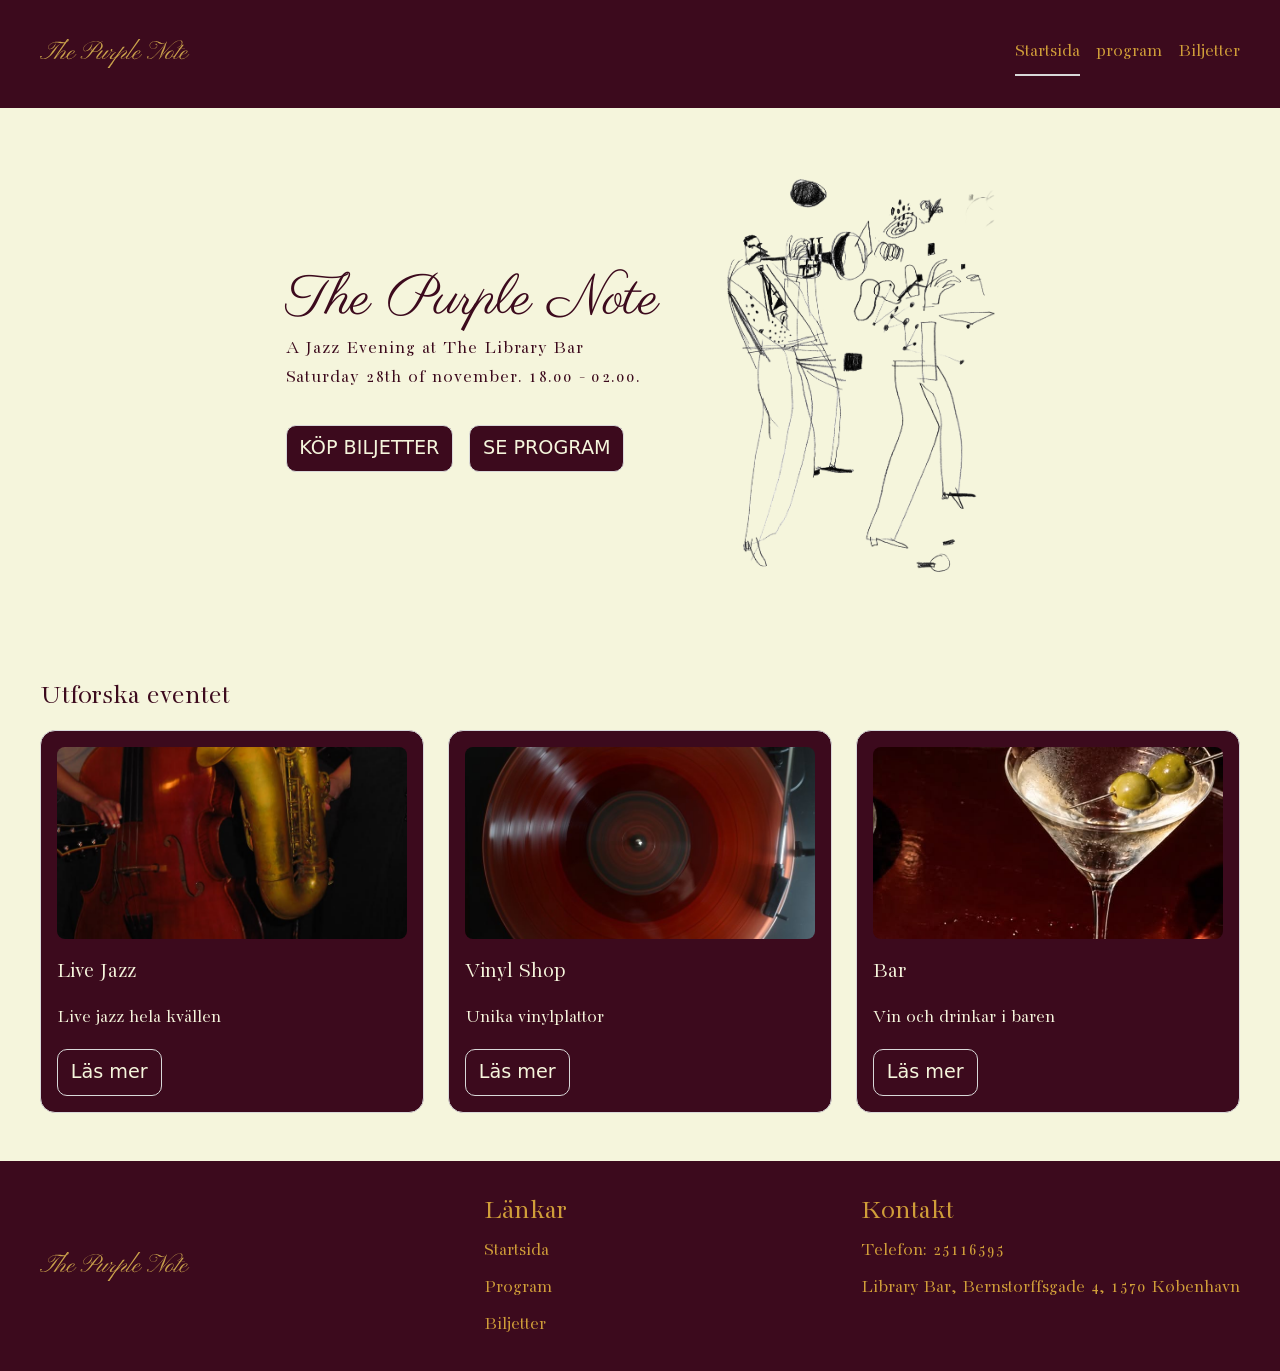
==== commit 55c3a1a3: "färdig version" ====
--- a/index.html
+++ b/index.html
@@ -115,7 +115,7 @@
       </a>
 
       <nav class="footer-col" aria-label="Footer">
-        <h3>Länkar</h3>
+        <h2>Länkar</h2>
         <ul>
           <li><a href="./">Startsida</a></li>
           <li><a href="./svg.html">Program</a></li>
@@ -124,7 +124,7 @@
       </nav>
 
       <div class="footer-col">
-        <h3>Kontakt</h3>
+        <h2>Kontakt</h2>
         <ul>
           <li>Telefon: 25116595</li>
           <li>Library Bar, Bernstorffsgade 4, 1570 København</li>
